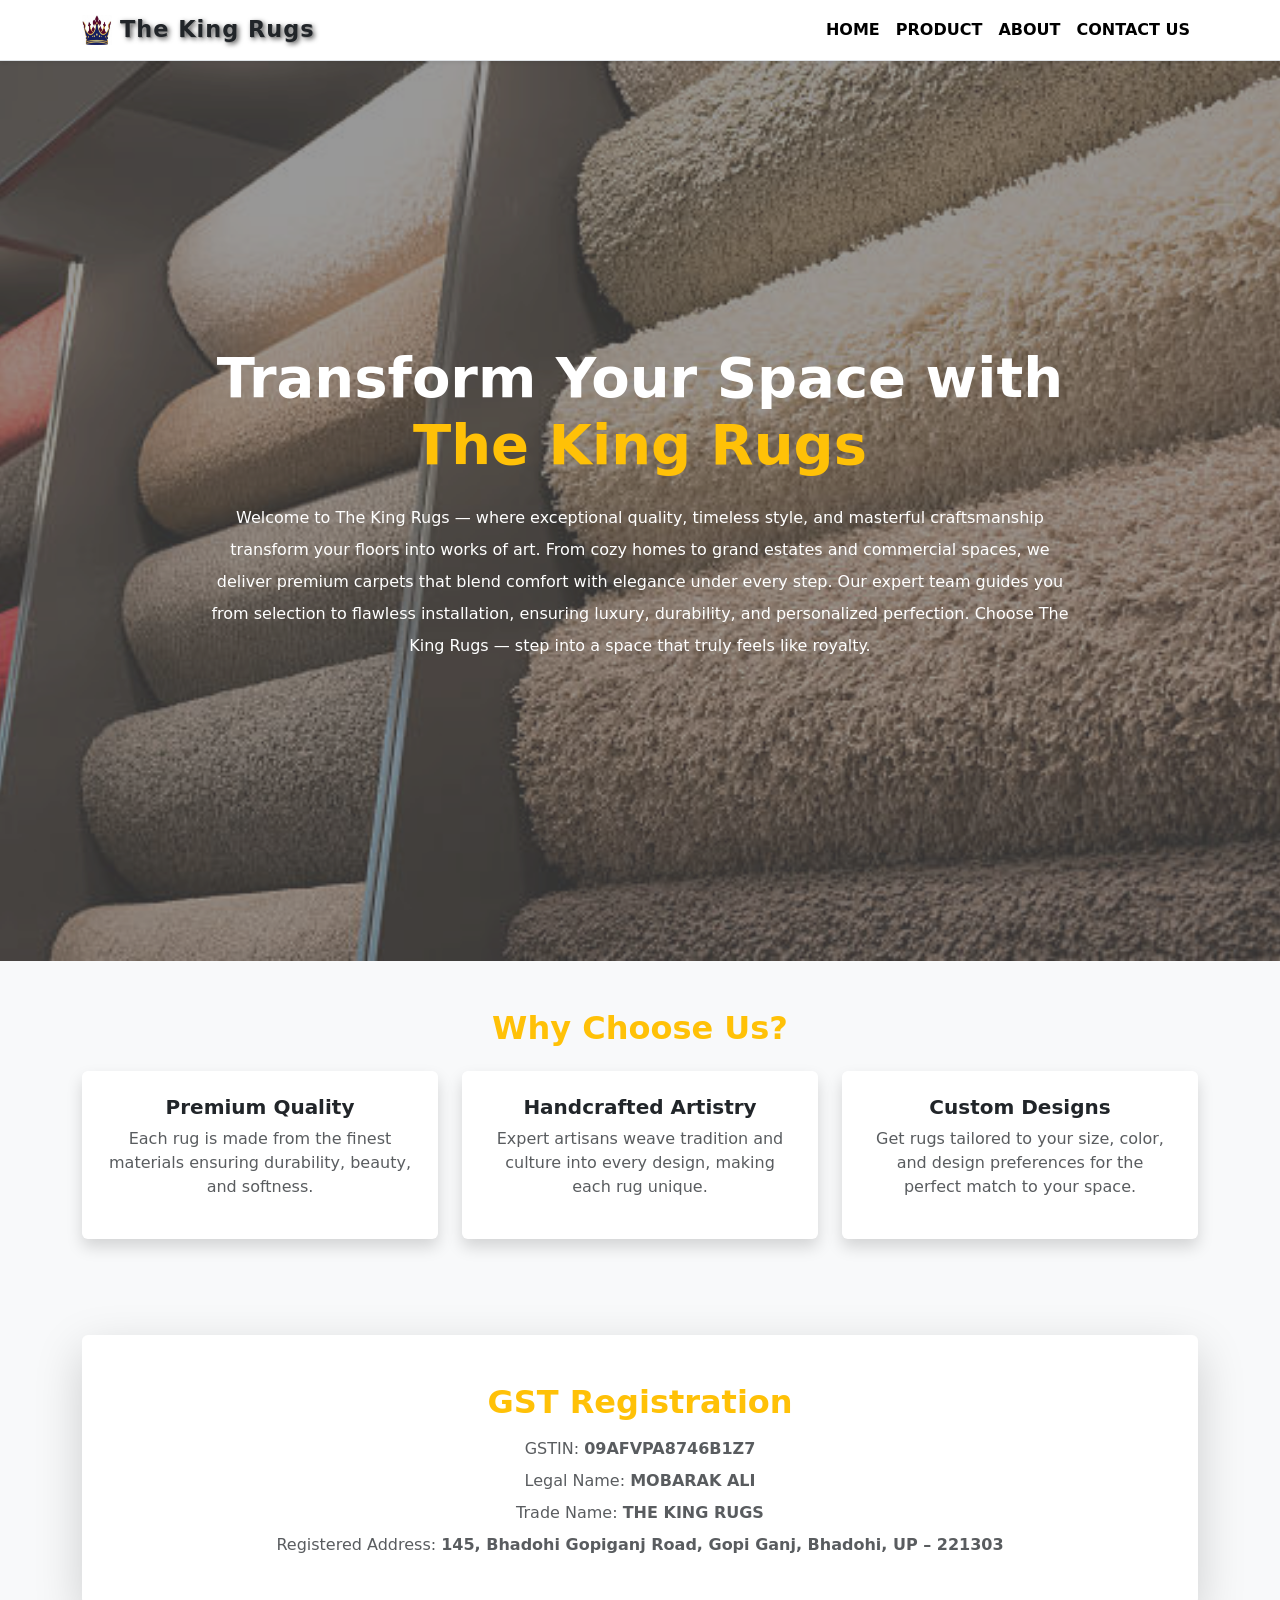
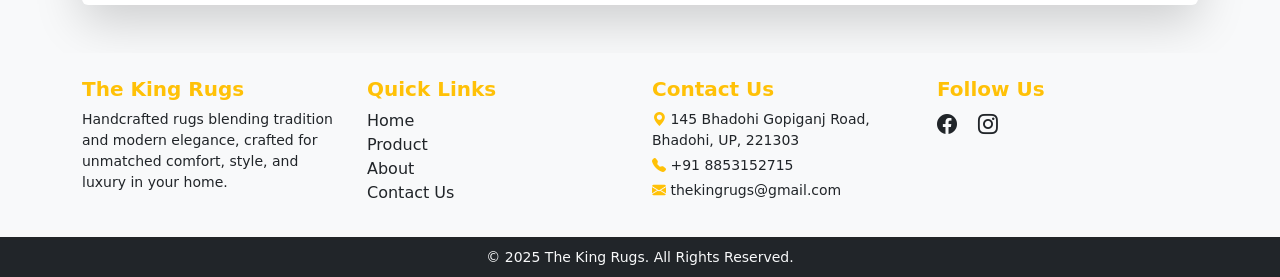
==== index.html @ cd6db517 "intial commit" ====
<!DOCTYPE html>
<html lang="en">
<head>
  <meta charset="UTF-8">
  <meta name="viewport" content="width=device-width, initial-scale=1.0">
  <title>The King Rugs | Home</title>

  <!-- Favicon -->
  <link rel="icon" href="images/logo2.jpeg" type="image/x-icon">

  <!-- Bootstrap CSS -->
  <link href="https://cdn.jsdelivr.net/npm/bootstrap@5.3.0/dist/css/bootstrap.min.css" rel="stylesheet">

  <!-- Bootstrap Icons -->
  <link rel="stylesheet" href="https://cdn.jsdelivr.net/npm/bootstrap-icons@1.11.1/font/bootstrap-icons.css">

   
  <!-- Animate.css -->
  <link rel="stylesheet" href="https://cdnjs.cloudflare.com/ajax/libs/animate.css/4.1.1/animate.min.css"/>

  <!-- Custom CSS -->
  <link rel="stylesheet" href="css/style.css">

  <style>
    .social-link:hover i.bi-facebook {
    color: #1877F2; /* Facebook Blue */
  }
  .social-link:hover i.bi-instagram {
    color: #E1306C; /* Instagram Pink */
  }
    .hero-bg {
      position: absolute;
      top: 0; left: 0;
      width: 100%; height: 100%;
      object-fit: cover;
      filter: brightness(50%);
      z-index: -1;
      opacity: 0.8;
    }

          .navbar-nav .nav-link {
              color: #000; /* Black text */
              transition: color 0.3s ease;
          }
          .navbar-nav .nav-link:hover {
              color: #d4af37; /* Gold hover */
          }
          .navbar-brand span {
              font-size: 1.4rem;
              letter-spacing: 1px;
          }
  </style>
</head>
<body>

    <header>
        <!-- Navigation Bar -->
        <nav class="navbar navbar-expand-lg navbar-light bg-white shadow-sm border-bottom">
          <div class="container">
            <!-- Logo & Brand Name -->
            <a class="navbar-brand d-flex align-items-center" href="index.html">
              <img src="images/logo2.jpeg" alt="The King Rugs Logo" width="30" height="30" class="me-2">
              <span class="fw-bold text-dark" style="
                  color: #222;
                  text-shadow: 1px 1px 0 #999, 2px 2px 5px rgba(0,0,0,0.7);
              ">
                The King Rugs
              </span>
            </a>
      
            <!-- Mobile Menu Button -->
            <button class="navbar-toggler" type="button" data-bs-toggle="collapse" data-bs-target="#navbarNav"
                    aria-controls="navbarNav" aria-expanded="false" aria-label="Toggle navigation">
              <span class="navbar-toggler-icon"></span>
            </button>
      
            <!-- Menu Links -->
            <div class="collapse navbar-collapse" id="navbarNav">
              <ul class="navbar-nav ms-auto text-uppercase fw-semibold">
                <li class="nav-item"><a class="nav-link active" href="index.html">Home</a></li>
                <li class="nav-item"><a class="nav-link" href="products.html">Product</a></li>
                <li class="nav-item"><a class="nav-link" href="about.html">About</a></li>
                <li class="nav-item"><a class="nav-link" href="contact.html">Contact Us</a></li>
              </ul>
            </div>
          </div>
        </nav>
      
       
      </header>
      

  <!-- Hero Section -->
  <section class="position-relative" style="height: 100vh; overflow: hidden;">
    <img src="images/carpetimg3.jpg" alt="Luxury Rugs" class="hero-bg">

    <div class="position-absolute top-50 start-50 translate-middle text-center text-white px-3 w-100" style="max-width: 900px;">
      <h1 class="fw-bold mb-4 animate__animated animate__fadeInDown display-4 display-md-3">
        Transform Your Space with <span class="text-warning">The King Rugs</span>
      </h1>

      <div class="animate__animated animate__fadeInUp animate__delay-1s fs-6 fs-md-5 lh-lg">
        <p class="mb-3">
          Welcome to The King Rugs — where exceptional quality, timeless style, and masterful craftsmanship transform your floors into works of art.
          From cozy homes to grand estates and commercial spaces, we deliver premium carpets that blend comfort with elegance under every step.
          Our expert team guides you from selection to flawless installation, ensuring luxury, durability, and personalized perfection.
          Choose The King Rugs — step into a space that truly feels like royalty.
        </p>
      </div>
    </div>
  </section>

  <!-- Why Choose Us -->
  <section class="py-5 bg-light">
    <div class="container text-center">
      <h2 class="fw-bold mb-4 text-warning">Why Choose Us?</h2>
      <div class="row g-4">
        <div class="col-md-4">
          <div class="p-4 shadow rounded bg-white animate__animated animate__fadeInUp animate__delay-1s">
            <h5 class="fw-bold">Premium Quality</h5>
            <p class="text-muted">Each rug is made from the finest materials ensuring durability, beauty, and softness.</p>
          </div>
        </div>
        <div class="col-md-4">
          <div class="p-4 shadow rounded bg-white animate__animated animate__fadeInUp animate__delay-2s">
            <h5 class="fw-bold">Handcrafted Artistry</h5>
            <p class="text-muted">Expert artisans weave tradition and culture into every design, making each rug unique.</p>
          </div>
        </div>
        <div class="col-md-4">
          <div class="p-4 shadow rounded bg-white animate__animated animate__fadeInUp animate__delay-3s">
            <h5 class="fw-bold">Custom Designs</h5>
            <p class="text-muted">Get rugs tailored to your size, color, and design preferences for the perfect match to your space.</p>
          </div>
        </div>
      </div>
    </div>
  </section>

  <!-- GST Section -->
  <section class="py-5 bg-light">
    <div class="container">
      <div class="p-5 rounded shadow-lg bg-white text-center">
        <h2 class="fw-bold mb-3 text-warning">GST Registration</h2>
        <p class="text-muted mb-2">GSTIN: <strong>09AFVPA8746B1Z7</strong></p>
        <p class="text-muted mb-2">Legal Name: <strong>MOBARAK ALI</strong></p>
        <p class="text-muted mb-2">Trade Name: <strong>THE KING RUGS</strong></p>
        <p class="text-muted mb-0">Registered Address: <strong>145, Bhadohi Gopiganj Road, Gopi Ganj, Bhadohi, UP – 221303</strong></p>
      </div>
    </div>
  </section>

  <!-- Footer -->
  <footer class="bg-light text-dark pt-4 mt-auto">
    <div class="container">
      <div class="row">
        <!-- About Section -->
        <div class="col-md-3 mb-3">
          <h5 class="text-warning fw-bold">The King Rugs</h5>
          <p class="small">
            Handcrafted rugs blending tradition and modern elegance, crafted for unmatched comfort, style, and luxury in your home.
          </p>
        </div>

        <!-- Quick Links -->
        <div class="col-md-3 mb-3">
          <h5 class="text-warning fw-bold">Quick Links</h5>
          <ul class="list-unstyled">
            <li><a href="index.html" class="text-dark text-decoration-none">Home</a></li>
            <li><a href="products.html" class="text-dark text-decoration-none">Product</a></li>
            <li><a href="about.html" class="text-dark text-decoration-none">About</a></li>
            <li><a href="contact.html" class="text-dark text-decoration-none">Contact Us</a></li>
          </ul>
        </div>

        <!-- Contact Info -->
        <div class="col-md-3 mb-3">
          <h5 class="text-warning fw-bold">Contact Us</h5>
          <p class="small mb-1"><i class="bi bi-geo-alt-fill text-warning"></i> 145 Bhadohi Gopiganj Road, Bhadohi, UP, 221303</p>
          <p class="small mb-1"><i class="bi bi-telephone-fill text-warning"></i> +91 8853152715</p>
          <p class="small"><i class="bi bi-envelope-fill text-warning"></i> thekingrugs@gmail.com</p>
        </div>

        <!-- Social Media -->
        <div class="col-md-3 mb-3">
          <h5 class="text-warning fw-bold">Follow Us</h5>
          <a href="https://www.facebook.com/the.king.rugs" target="_blank" class="text-dark fs-5 me-3 social-link"><i class="bi bi-facebook"></i></a>
          <a href="https://www.instagram.com/naushadali120693" target="_blank" class="text-dark fs-5 social-link"><i class="bi bi-instagram"></i></a>
        </div>
      </div>
    </div>

    <!-- Dark Bottom Bar -->
    <div class="bg-dark text-center py-2">
      <small class="text-light">&copy; 2025 The King Rugs. All Rights Reserved.</small>
    </div>
  </footer>

  <!-- Bootstrap JS -->
  <script src="https://cdn.jsdelivr.net/npm/bootstrap@5.3.0/dist/js/bootstrap.bundle.min.js"></script>
</body>
</html>
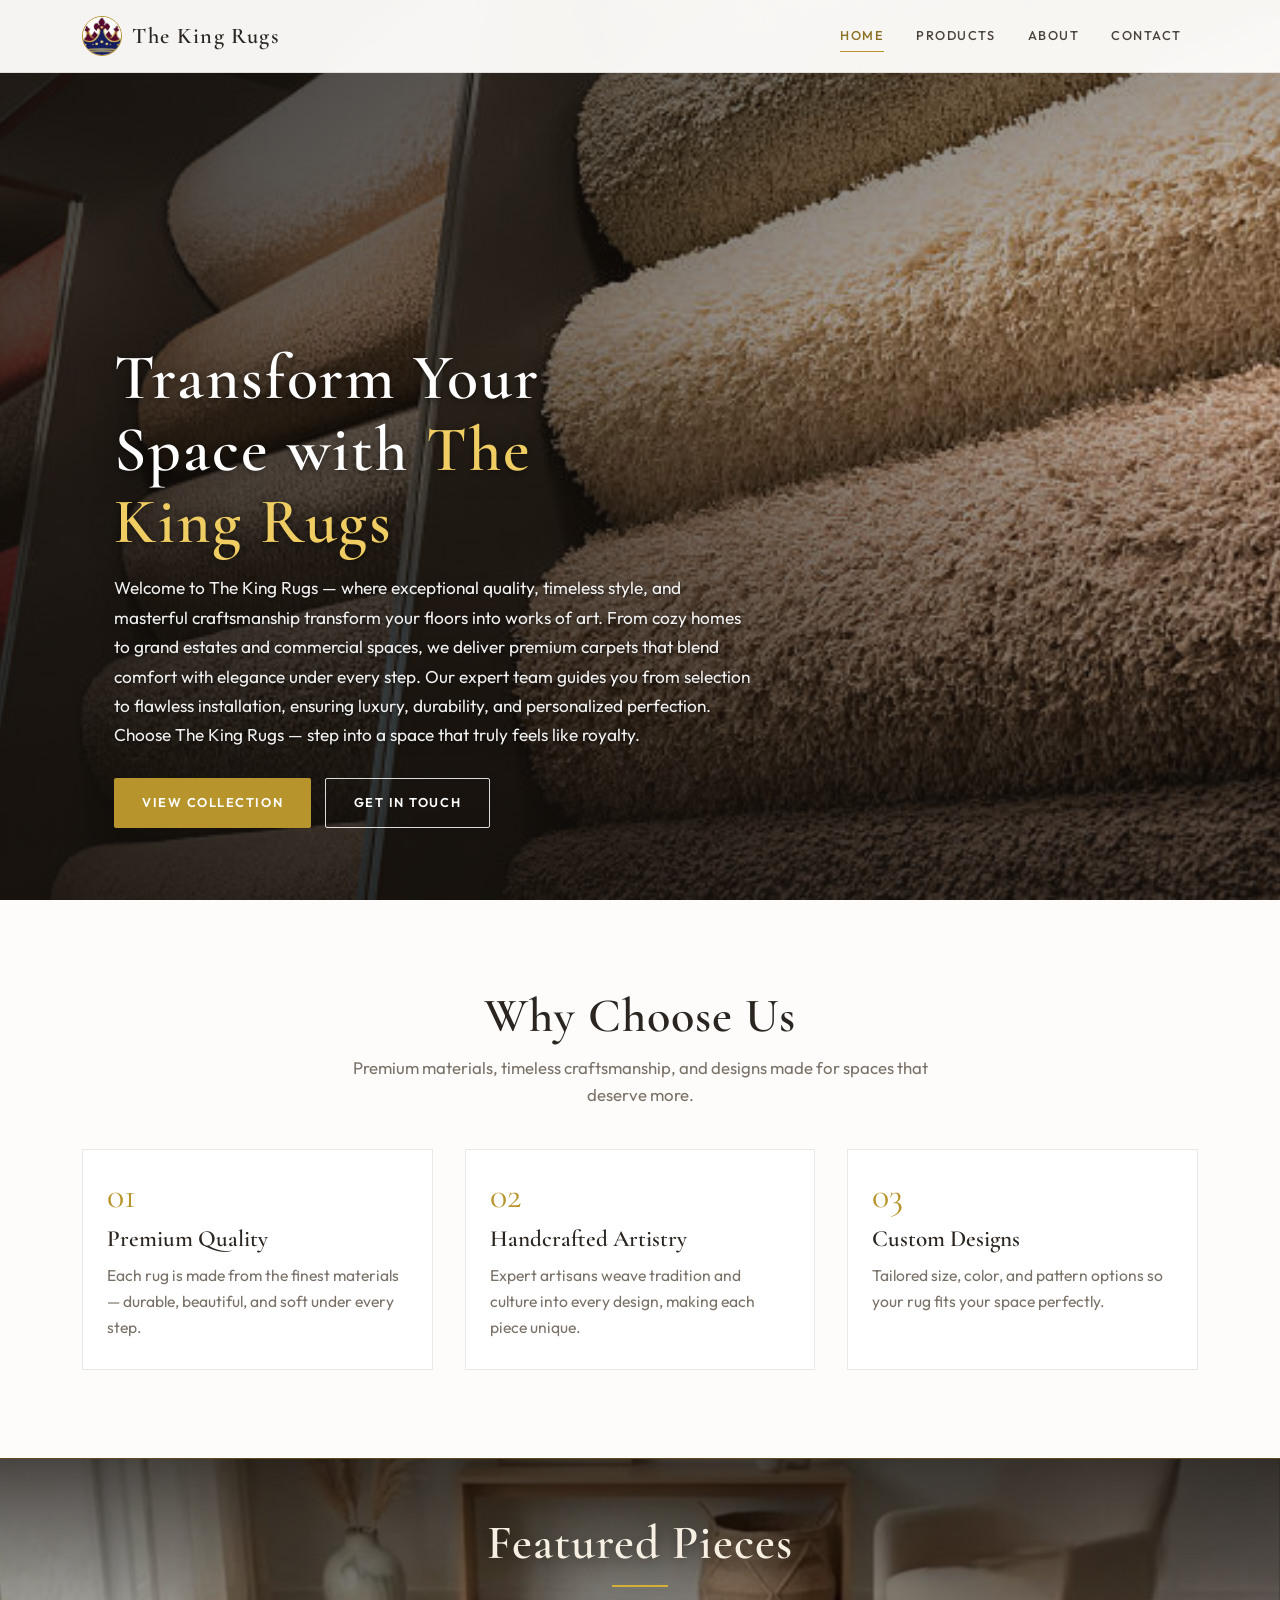
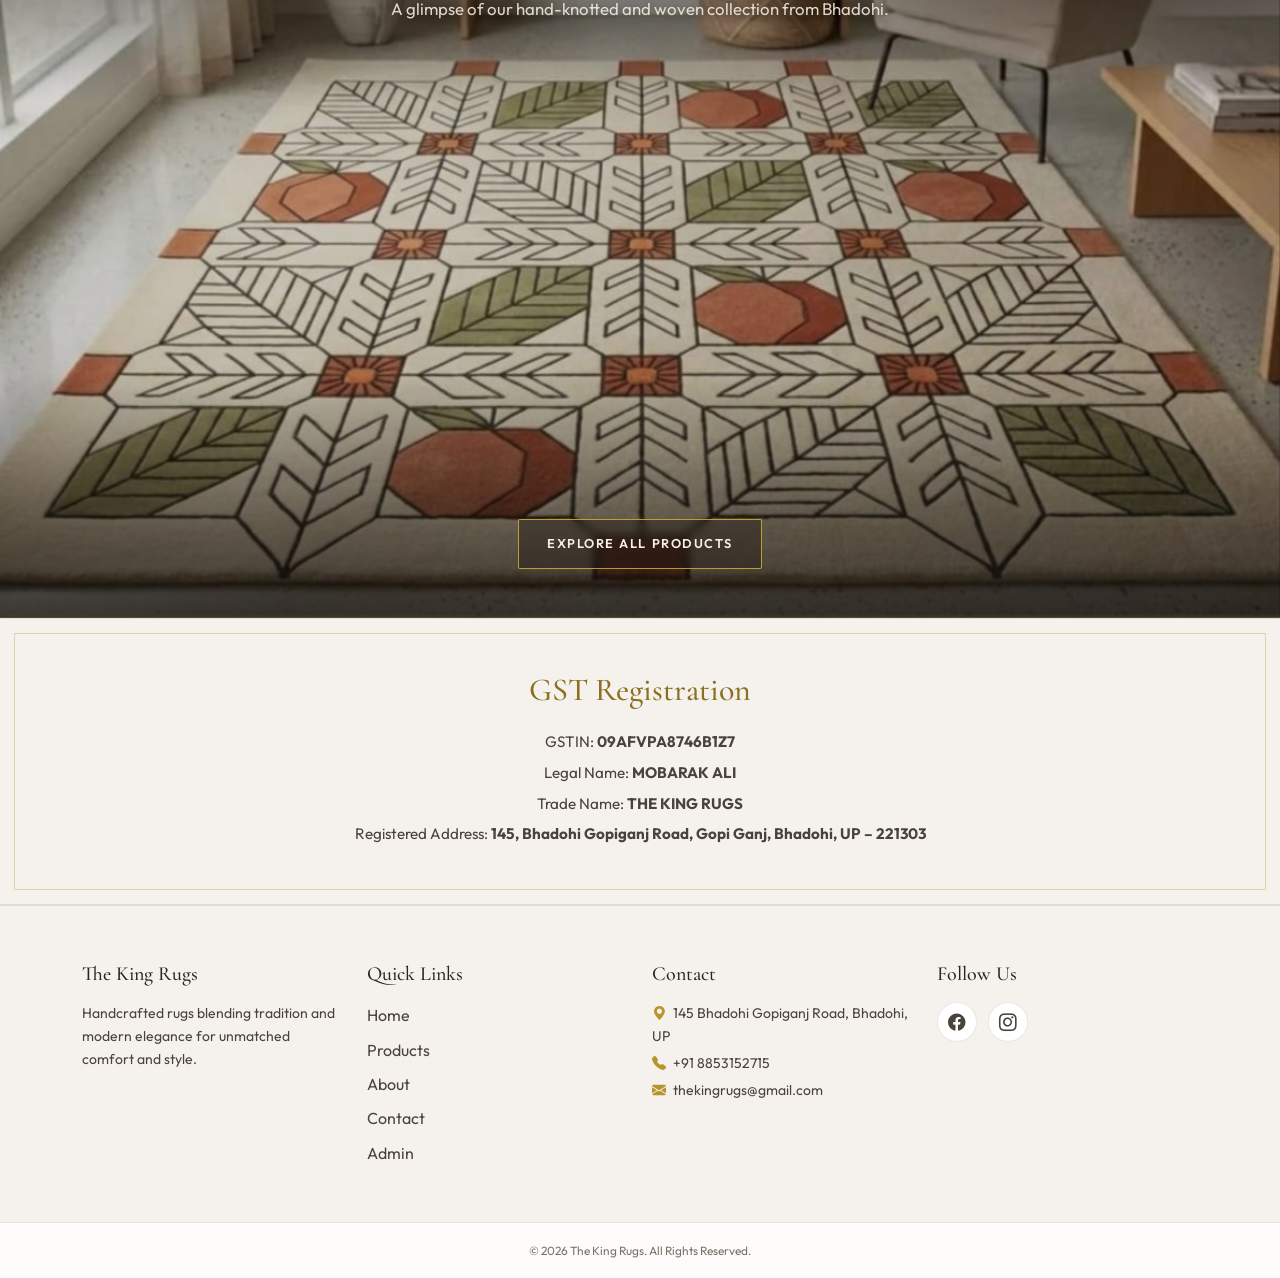
==== commit 0451aa06: "many changes" ====
--- a/index.html
+++ b/index.html
@@ -3,200 +3,181 @@
 <head>
   <meta charset="UTF-8">
   <meta name="viewport" content="width=device-width, initial-scale=1.0">
-  <title>The King Rugs | Home</title>
-
-  <!-- Favicon -->
-  <link rel="icon" href="images/logo2.jpeg" type="image/x-icon">
-
-  <!-- Bootstrap CSS -->
+  <title>The King Rugs | Handcrafted Luxury Carpets</title>
+  <link rel="icon" href="images/logo2.jpeg" type="image/jpeg">
   <link href="https://cdn.jsdelivr.net/npm/bootstrap@5.3.0/dist/css/bootstrap.min.css" rel="stylesheet">
-
-  <!-- Bootstrap Icons -->
   <link rel="stylesheet" href="https://cdn.jsdelivr.net/npm/bootstrap-icons@1.11.1/font/bootstrap-icons.css">
-
-   
-  <!-- Animate.css -->
-  <link rel="stylesheet" href="https://cdnjs.cloudflare.com/ajax/libs/animate.css/4.1.1/animate.min.css"/>
-
-  <!-- Custom CSS -->
+  <link rel="preconnect" href="https://fonts.googleapis.com">
+  <link rel="preconnect" href="https://fonts.gstatic.com" crossorigin>
+  <link href="https://fonts.googleapis.com/css2?family=Cormorant+Garamond:wght@500;600;700&family=Outfit:wght@300;400;500;600&display=swap" rel="stylesheet">
   <link rel="stylesheet" href="css/style.css">
-
-  <style>
-    .social-link:hover i.bi-facebook {
-    color: #1877F2; /* Facebook Blue */
-  }
-  .social-link:hover i.bi-instagram {
-    color: #E1306C; /* Instagram Pink */
-  }
-    .hero-bg {
-      position: absolute;
-      top: 0; left: 0;
-      width: 100%; height: 100%;
-      object-fit: cover;
-      filter: brightness(50%);
-      z-index: -1;
-      opacity: 0.8;
-    }
-
-          .navbar-nav .nav-link {
-              color: #000; /* Black text */
-              transition: color 0.3s ease;
-          }
-          .navbar-nav .nav-link:hover {
-              color: #d4af37; /* Gold hover */
-          }
-          .navbar-brand span {
-              font-size: 1.4rem;
-              letter-spacing: 1px;
-          }
-  </style>
 </head>
 <body>
 
-    <header>
-        <!-- Navigation Bar -->
-        <nav class="navbar navbar-expand-lg navbar-light bg-white shadow-sm border-bottom">
-          <div class="container">
-            <!-- Logo & Brand Name -->
-            <a class="navbar-brand d-flex align-items-center" href="index.html">
-              <img src="images/logo2.jpeg" alt="The King Rugs Logo" width="30" height="30" class="me-2">
-              <span class="fw-bold text-dark" style="
-                  color: #222;
-                  text-shadow: 1px 1px 0 #999, 2px 2px 5px rgba(0,0,0,0.7);
-              ">
-                The King Rugs
-              </span>
-            </a>
-      
-            <!-- Mobile Menu Button -->
-            <button class="navbar-toggler" type="button" data-bs-toggle="collapse" data-bs-target="#navbarNav"
-                    aria-controls="navbarNav" aria-expanded="false" aria-label="Toggle navigation">
-              <span class="navbar-toggler-icon"></span>
-            </button>
-      
-            <!-- Menu Links -->
-            <div class="collapse navbar-collapse" id="navbarNav">
-              <ul class="navbar-nav ms-auto text-uppercase fw-semibold">
-                <li class="nav-item"><a class="nav-link active" href="index.html">Home</a></li>
-                <li class="nav-item"><a class="nav-link" href="products.html">Product</a></li>
-                <li class="nav-item"><a class="nav-link" href="about.html">About</a></li>
-                <li class="nav-item"><a class="nav-link" href="contact.html">Contact Us</a></li>
-              </ul>
-            </div>
-          </div>
-        </nav>
-      
-       
-      </header>
-      
+  <header class="site-nav">
+    <nav class="navbar navbar-expand-lg">
+      <div class="container">
+        <a class="navbar-brand" href="index.html">
+          <img src="images/logo2.jpeg" alt="The King Rugs Logo">
+          <span class="brand-name">The King Rugs</span>
+        </a>
+        <button class="navbar-toggler" type="button" data-bs-toggle="collapse" data-bs-target="#navbarNav"
+                aria-controls="navbarNav" aria-expanded="false" aria-label="Toggle navigation">
+          <span class="navbar-toggler-icon"></span>
+        </button>
+        <div class="collapse navbar-collapse" id="navbarNav">
+          <ul class="navbar-nav ms-auto">
+            <li class="nav-item"><a class="nav-link active" href="index.html">Home</a></li>
+            <li class="nav-item"><a class="nav-link" href="products.html">Products</a></li>
+            <li class="nav-item"><a class="nav-link" href="about.html">About</a></li>
+            <li class="nav-item"><a class="nav-link" href="contact.html">Contact</a></li>
+          </ul>
+        </div>
+      </div>
+    </nav>
+  </header>
 
-  <!-- Hero Section -->
-  <section class="position-relative" style="height: 100vh; overflow: hidden;">
-    <img src="images/carpetimg3.jpg" alt="Luxury Rugs" class="hero-bg">
+  <!-- Full-bleed hero with sliding images -->
+  <section class="hero" aria-label="Featured rugs">
+    <div class="hero-slider">
+      <div class="hero-slide active">
+        <img src="images/carpetimg3.jpg" alt="Luxury handcrafted carpet">
+      </div>
+      <div class="hero-slide">
+        <img src="images/carpetimg1.jpg" alt="Artisan woven rug">
+      </div>
+      <div class="hero-slide">
+        <img src="images/carpetimg2.jpg" alt="Premium carpet detail">
+      </div>
+    </div>
+    <div class="hero-overlay"></div>
 
-    <div class="position-absolute top-50 start-50 translate-middle text-center text-white px-3 w-100" style="max-width: 900px;">
-      <h1 class="fw-bold mb-4 animate__animated animate__fadeInDown display-4 display-md-3">
-        Transform Your Space with <span class="text-warning">The King Rugs</span>
-      </h1>
-
-      <div class="animate__animated animate__fadeInUp animate__delay-1s fs-6 fs-md-5 lh-lg">
-        <p class="mb-3">
-          Welcome to The King Rugs — where exceptional quality, timeless style, and masterful craftsmanship transform your floors into works of art.
-          From cozy homes to grand estates and commercial spaces, we deliver premium carpets that blend comfort with elegance under every step.
-          Our expert team guides you from selection to flawless installation, ensuring luxury, durability, and personalized perfection.
-          Choose The King Rugs — step into a space that truly feels like royalty.
-        </p>
+    <div class="hero-content container">
+      <h1 class="hero-brand">Transform Your Space with <span>The King Rugs</span></h1>
+      <p class="hero-lead">
+        Welcome to The King Rugs — where exceptional quality, timeless style, and masterful craftsmanship transform your floors into works of art.
+        From cozy homes to grand estates and commercial spaces, we deliver premium carpets that blend comfort with elegance under every step.
+        Our expert team guides you from selection to flawless installation, ensuring luxury, durability, and personalized perfection.
+        Choose The King Rugs — step into a space that truly feels like royalty.
+      </p>
+      <div class="hero-ctas">
+        <a href="products.html" class="btn-king">View Collection</a>
+        <a href="contact.html" class="btn-king btn-king-outline">Get in Touch</a>
       </div>
     </div>
   </section>
 
   <!-- Why Choose Us -->
-  <section class="py-5 bg-light">
-    <div class="container text-center">
-      <h2 class="fw-bold mb-4 text-warning">Why Choose Us?</h2>
-      <div class="row g-4">
-        <div class="col-md-4">
-          <div class="p-4 shadow rounded bg-white animate__animated animate__fadeInUp animate__delay-1s">
-            <h5 class="fw-bold">Premium Quality</h5>
-            <p class="text-muted">Each rug is made from the finest materials ensuring durability, beauty, and softness.</p>
-          </div>
+  <section class="section">
+    <div class="container">
+      <div class="text-center reveal">
+        <h2 class="section-title">Why Choose Us</h2>
+        <p class="section-sub">Premium materials, timeless craftsmanship, and designs made for spaces that deserve more.</p>
+      </div>
+      <div class="feature-grid">
+        <div class="feature-item">
+          <div class="feature-num">01</div>
+          <h3>Premium Quality</h3>
+          <p>Each rug is made from the finest materials — durable, beautiful, and soft under every step.</p>
         </div>
-        <div class="col-md-4">
-          <div class="p-4 shadow rounded bg-white animate__animated animate__fadeInUp animate__delay-2s">
-            <h5 class="fw-bold">Handcrafted Artistry</h5>
-            <p class="text-muted">Expert artisans weave tradition and culture into every design, making each rug unique.</p>
-          </div>
+        <div class="feature-item">
+          <div class="feature-num">02</div>
+          <h3>Handcrafted Artistry</h3>
+          <p>Expert artisans weave tradition and culture into every design, making each piece unique.</p>
         </div>
-        <div class="col-md-4">
-          <div class="p-4 shadow rounded bg-white animate__animated animate__fadeInUp animate__delay-3s">
-            <h5 class="fw-bold">Custom Designs</h5>
-            <p class="text-muted">Get rugs tailored to your size, color, and design preferences for the perfect match to your space.</p>
-          </div>
+        <div class="feature-item">
+          <div class="feature-num">03</div>
+          <h3>Custom Designs</h3>
+          <p>Tailored size, color, and pattern options so your rug fits your space perfectly.</p>
         </div>
       </div>
     </div>
   </section>
 
-  <!-- GST Section -->
-  <section class="py-5 bg-light">
-    <div class="container">
-      <div class="p-5 rounded shadow-lg bg-white text-center">
-        <h2 class="fw-bold mb-3 text-warning">GST Registration</h2>
-        <p class="text-muted mb-2">GSTIN: <strong>09AFVPA8746B1Z7</strong></p>
-        <p class="text-muted mb-2">Legal Name: <strong>MOBARAK ALI</strong></p>
-        <p class="text-muted mb-2">Trade Name: <strong>THE KING RUGS</strong></p>
-        <p class="text-muted mb-0">Registered Address: <strong>145, Bhadohi Gopiganj Road, Gopi Ganj, Bhadohi, UP – 221303</strong></p>
+  <!-- Featured Pieces — flipping image -->
+  <section class="featured-section">
+    <a href="products.html" class="featured-flip" id="featured-flip" aria-label="View all products">
+      <div class="flip-inner">
+        <img class="flip-face flip-front" src="images/product10.jpeg" alt="Terra Forma">
+        <img class="flip-face flip-back" src="images/product11.jpeg" alt="Imperial Grove">
+      </div>
+      <div class="featured-flip-source" hidden>
+        <img src="images/product10.jpeg" alt="Terra Forma">
+        <img src="images/product11.jpeg" alt="Imperial Grove">
+        <img src="images/product12.jpeg" alt="Sahara Curve">
+        <img src="images/product13.jpeg" alt="Palace Weave">
+        <img src="images/product14.jpeg" alt="Meadow Arc">
+        <img src="images/product15.jpeg" alt="Ridge Bloom">
+        <img src="images/product16.jpeg" alt="Cove Leaf">
+        <img src="images/product1.jpeg" alt="Autumn">
+        <img src="images/product2.jpeg" alt="Tradition Star">
+        <img src="images/product4.jpeg" alt="Spider">
+        <img src="images/product9.jpeg" alt="Zebra">
+      </div>
+    </a>
+    <div class="featured-overlay" aria-hidden="true"></div>
+
+    <div class="container featured-content">
+      <div class="text-center reveal">
+        <h2 class="section-title">Featured Pieces</h2>
+        <p class="section-sub">A glimpse of our hand-knotted and woven collection from Bhadohi.</p>
+      </div>
+
+      <div class="text-center reveal">
+        <a href="products.html" class="btn-king btn-king-light">Explore All Products</a>
       </div>
     </div>
   </section>
 
-  <!-- Footer -->
-  <footer class="bg-light text-dark pt-4 mt-auto">
+  <!-- GST -->
+  <section class="section" style="padding-top:0;padding-bottom:0;">
+    <div class="gst-panel">
+      <div class="container reveal">
+        <h2>GST Registration</h2>
+        <p>GSTIN: <strong>09AFVPA8746B1Z7</strong></p>
+        <p>Legal Name: <strong>MOBARAK ALI</strong></p>
+        <p>Trade Name: <strong>THE KING RUGS</strong></p>
+        <p>Registered Address: <strong>145, Bhadohi Gopiganj Road, Gopi Ganj, Bhadohi, UP – 221303</strong></p>
+      </div>
+    </div>
+  </section>
+
+  <footer class="site-footer">
     <div class="container">
-      <div class="row">
-        <!-- About Section -->
-        <div class="col-md-3 mb-3">
-          <h5 class="text-warning fw-bold">The King Rugs</h5>
-          <p class="small">
-            Handcrafted rugs blending tradition and modern elegance, crafted for unmatched comfort, style, and luxury in your home.
-          </p>
+      <div class="row gy-4 footer-grid">
+        <div class="col-12 col-md-3 footer-about">
+          <h5>The King Rugs</h5>
+          <p class="small">Handcrafted rugs blending tradition and modern elegance for unmatched comfort and style.</p>
         </div>
-
-        <!-- Quick Links -->
-        <div class="col-md-3 mb-3">
-          <h5 class="text-warning fw-bold">Quick Links</h5>
+        <div class="col-6 col-md-3 footer-links">
+          <h5>Quick Links</h5>
           <ul class="list-unstyled">
-            <li><a href="index.html" class="text-dark text-decoration-none">Home</a></li>
-            <li><a href="products.html" class="text-dark text-decoration-none">Product</a></li>
-            <li><a href="about.html" class="text-dark text-decoration-none">About</a></li>
-            <li><a href="contact.html" class="text-dark text-decoration-none">Contact Us</a></li>
+            <li class="mb-2"><a href="index.html">Home</a></li>
+            <li class="mb-2"><a href="products.html">Products</a></li>
+            <li class="mb-2"><a href="about.html">About</a></li>
+            <li class="mb-2"><a href="contact.html">Contact</a></li>
+            <li class="mb-2"><a href="admin.html">Admin</a></li>
           </ul>
         </div>
-
-        <!-- Contact Info -->
-        <div class="col-md-3 mb-3">
-          <h5 class="text-warning fw-bold">Contact Us</h5>
-          <p class="small mb-1"><i class="bi bi-geo-alt-fill text-warning"></i> 145 Bhadohi Gopiganj Road, Bhadohi, UP, 221303</p>
-          <p class="small mb-1"><i class="bi bi-telephone-fill text-warning"></i> +91 8853152715</p>
-          <p class="small"><i class="bi bi-envelope-fill text-warning"></i> thekingrugs@gmail.com</p>
+        <div class="col-6 col-md-3 footer-contact">
+          <h5>Contact</h5>
+          <p class="small mb-1"><i class="bi bi-geo-alt-fill me-1" style="color:var(--gold)"></i> 145 Bhadohi Gopiganj Road, Bhadohi, UP</p>
+          <p class="small mb-1"><i class="bi bi-telephone-fill me-1" style="color:var(--gold)"></i> +91 8853152715</p>
+          <p class="small"><i class="bi bi-envelope-fill me-1" style="color:var(--gold)"></i> thekingrugs@gmail.com</p>
         </div>
-
-        <!-- Social Media -->
-        <div class="col-md-3 mb-3">
-          <h5 class="text-warning fw-bold">Follow Us</h5>
-          <a href="https://www.facebook.com/the.king.rugs" target="_blank" class="text-dark fs-5 me-3 social-link"><i class="bi bi-facebook"></i></a>
-          <a href="https://www.instagram.com/naushadali120693" target="_blank" class="text-dark fs-5 social-link"><i class="bi bi-instagram"></i></a>
+        <div class="col-12 col-md-3 footer-social">
+          <h5>Follow Us</h5>
+          <a href="https://www.facebook.com/the.king.rugs" target="_blank" rel="noopener" class="social-link" aria-label="Facebook"><i class="bi bi-facebook"></i></a>
+          <a href="https://www.instagram.com/naushadali120693" target="_blank" rel="noopener" class="social-link" aria-label="Instagram"><i class="bi bi-instagram"></i></a>
         </div>
       </div>
     </div>
-
-    <!-- Dark Bottom Bar -->
-    <div class="bg-dark text-center py-2">
-      <small class="text-light">&copy; 2025 The King Rugs. All Rights Reserved.</small>
+    <div class="footer-bottom">
+      <small>&copy; <span class="js-year"></span> The King Rugs. All Rights Reserved.</small>
     </div>
   </footer>
 
-  <!-- Bootstrap JS -->
   <script src="https://cdn.jsdelivr.net/npm/bootstrap@5.3.0/dist/js/bootstrap.bundle.min.js"></script>
+  <script src="js/main.js"></script>
 </body>
 </html>
--- a/css/style.css
+++ b/css/style.css
@@ -0,0 +1,1807 @@
+/* The King Rugs — classic light design */
+:root {
+  --ink: #2a2520;
+  --ink-soft: #4a433c;
+  --surface: #ffffff;
+  --surface-soft: #f5f2ed;
+  --surface-warm: #f0ebe3;
+  --gold: #b8952c;
+  --gold-bright: #d4af37;
+  --gold-deep: #8a7020;
+  --cream: #fdfcfa;
+  --muted: #7a7268;
+  --line: rgba(42, 37, 32, 0.1);
+  --white: #ffffff;
+  --shadow: 0 16px 40px rgba(42, 37, 32, 0.08);
+  --radius: 2px;
+  --font-display: "Cormorant Garamond", Georgia, serif;
+  --font-body: "Outfit", system-ui, sans-serif;
+  --nav-h: 72px;
+  --ease: cubic-bezier(0.22, 1, 0.36, 1);
+}
+
+*,
+*::before,
+*::after {
+  box-sizing: border-box;
+}
+
+html {
+  scroll-behavior: smooth;
+  overflow-x: clip;
+}
+
+body {
+  margin: 0;
+  font-family: var(--font-body);
+  color: var(--ink);
+  background: var(--cream);
+  line-height: 1.65;
+  overflow-x: hidden;
+  overflow-x: clip;
+}
+
+img {
+  max-width: 100%;
+  display: block;
+}
+
+a {
+  text-decoration: none;
+  color: inherit;
+  transition: color 0.3s var(--ease);
+}
+
+/* ---------- Typography ---------- */
+.section-title {
+  font-family: var(--font-display);
+  font-size: clamp(2rem, 4vw, 3rem);
+  font-weight: 600;
+  color: var(--ink);
+  letter-spacing: 0.02em;
+  margin-bottom: 0.5rem;
+}
+
+.section-sub {
+  color: var(--muted);
+  max-width: 36rem;
+  margin: 0 auto 2.5rem;
+  font-size: 1.05rem;
+}
+
+.gold-text {
+  color: var(--gold-deep);
+}
+
+/* ---------- Navbar (mobile-safe) ---------- */
+.site-nav {
+  position: fixed;
+  top: 0;
+  left: 0;
+  right: 0;
+  z-index: 1050;
+  min-height: var(--nav-h);
+  height: auto;
+  overflow: visible;
+  background: rgba(253, 252, 250, 0.97);
+  backdrop-filter: blur(14px);
+  border-bottom: 1px solid var(--line);
+  transition: box-shadow 0.35s var(--ease);
+}
+
+.site-nav.scrolled {
+  box-shadow: 0 8px 28px rgba(42, 37, 32, 0.08);
+}
+
+.site-nav .navbar {
+  min-height: var(--nav-h);
+  height: auto;
+  padding-top: 0.65rem;
+  padding-bottom: 0.65rem;
+}
+
+.navbar-brand {
+  display: flex;
+  align-items: center;
+  gap: 0.65rem;
+}
+
+.navbar-brand img {
+  width: 40px;
+  height: 40px;
+  object-fit: cover;
+  border-radius: 50%;
+  border: 1.5px solid var(--gold);
+}
+
+.brand-name {
+  font-family: var(--font-display);
+  font-size: 1.4rem;
+  font-weight: 600;
+  letter-spacing: 0.06em;
+  color: var(--ink);
+  white-space: nowrap;
+}
+
+@media (max-width: 359.98px) {
+  .navbar-brand {
+    gap: 0.5rem;
+    margin-right: 0.5rem;
+  }
+
+  .navbar-brand img {
+    width: 34px;
+    height: 34px;
+  }
+
+  .brand-name {
+    font-size: 1.2rem;
+    letter-spacing: 0.03em;
+  }
+}
+
+.navbar-nav .nav-link {
+  font-family: var(--font-body);
+  font-size: 0.8rem;
+  font-weight: 500;
+  letter-spacing: 0.12em;
+  text-transform: uppercase;
+  color: var(--ink-soft) !important;
+  padding: 0.55rem 1rem !important;
+  position: relative;
+}
+
+.navbar-nav .nav-link::after {
+  content: "";
+  position: absolute;
+  left: 1rem;
+  right: 1rem;
+  bottom: 0.2rem;
+  height: 1.5px;
+  background: var(--gold);
+  transform: scaleX(0);
+  transform-origin: center;
+  transition: transform 0.35s var(--ease);
+}
+
+.navbar-nav .nav-link:hover,
+.navbar-nav .nav-link.active {
+  color: var(--gold-deep) !important;
+}
+
+.navbar-nav .nav-link:hover::after,
+.navbar-nav .nav-link.active::after {
+  transform: scaleX(1);
+}
+
+/* Visible hamburger on all devices */
+.navbar-toggler {
+  flex: 0 0 auto;
+  width: 44px;
+  height: 40px;
+  display: inline-flex;
+  align-items: center;
+  justify-content: center;
+  border: 1.5px solid rgba(42, 37, 32, 0.2) !important;
+  border-radius: var(--radius);
+  padding: 0;
+  box-shadow: none !important;
+  background: var(--white);
+  transition: border-color 0.25s var(--ease), background 0.25s var(--ease);
+  -webkit-tap-highlight-color: transparent;
+}
+
+.navbar-toggler:focus {
+  box-shadow: none !important;
+}
+
+.navbar-toggler:focus-visible {
+  outline: 2px solid var(--gold);
+  outline-offset: 2px;
+}
+
+.navbar-toggler:not(.collapsed)[aria-expanded="true"] {
+  border-color: var(--gold) !important;
+  background: var(--surface-soft);
+}
+
+.navbar-toggler-icon {
+  width: 1.35rem;
+  height: 1.35rem;
+  background-image: none !important;
+  position: relative;
+  display: inline-block;
+}
+
+.navbar-toggler-icon::before,
+.navbar-toggler-icon::after,
+.navbar-toggler-icon {
+  background-color: transparent;
+}
+
+.navbar-toggler-icon::before,
+.navbar-toggler-icon::after {
+  content: "";
+  position: absolute;
+  left: 0;
+  right: 0;
+  height: 2px;
+  background: var(--ink);
+  border-radius: 1px;
+}
+
+.navbar-toggler-icon::before {
+  top: 0.28rem;
+  box-shadow: 0 0.38rem 0 var(--ink);
+}
+
+.navbar-toggler-icon::after {
+  bottom: 0.28rem;
+}
+
+/* Mobile dropdown panel — always readable */
+@media (max-width: 991.98px) {
+  .site-nav .navbar-collapse {
+    background: var(--white);
+    border: 1px solid var(--line);
+    border-radius: var(--radius);
+    margin-top: 0.75rem;
+    padding: 0.75rem 0.5rem 1rem;
+    box-shadow: var(--shadow);
+  }
+
+  .navbar-nav .nav-link {
+    padding: 0.85rem 1rem !important;
+    border-bottom: 1px solid var(--line);
+    letter-spacing: 0.1em;
+  }
+
+  .navbar-nav .nav-item:last-child .nav-link {
+    border-bottom: none;
+  }
+
+  .navbar-nav .nav-link::after {
+    display: none;
+  }
+
+  .navbar-nav .nav-link.active {
+    background: var(--surface-soft);
+    color: var(--gold-deep) !important;
+  }
+}
+
+/* ---------- Buttons ---------- */
+.btn-king {
+  display: inline-flex;
+  align-items: center;
+  gap: 0.5rem;
+  padding: 0.85rem 1.75rem;
+  font-family: var(--font-body);
+  font-size: 0.8rem;
+  font-weight: 600;
+  letter-spacing: 0.12em;
+  text-transform: uppercase;
+  background: var(--gold);
+  color: var(--white);
+  border: none;
+  border-radius: var(--radius);
+  cursor: pointer;
+  transition: transform 0.3s var(--ease), background 0.3s var(--ease), box-shadow 0.3s var(--ease);
+}
+
+.btn-king:hover {
+  background: var(--gold-deep);
+  color: var(--white);
+  transform: translateY(-2px);
+  box-shadow: 0 12px 28px rgba(184, 149, 44, 0.3);
+}
+
+.btn-king-outline {
+  background: transparent;
+  color: var(--white);
+  border: 1.5px solid rgba(255, 255, 255, 0.85);
+}
+
+.btn-king-outline:hover {
+  background: var(--white);
+  color: var(--ink);
+  border-color: var(--white);
+  box-shadow: none;
+}
+
+.btn-king-light {
+  background: var(--white);
+  color: var(--ink);
+  border: 1.5px solid var(--line);
+}
+
+.btn-king-light:hover {
+  background: var(--surface-soft);
+  color: var(--ink);
+  border-color: var(--gold);
+  box-shadow: none;
+}
+
+/* ---------- Hero slider ---------- */
+.hero {
+  position: relative;
+  height: 100vh;
+  min-height: 560px;
+  overflow: hidden;
+}
+
+.hero-slider {
+  position: absolute;
+  inset: 0;
+}
+
+.hero-slide {
+  position: absolute;
+  inset: 0;
+  opacity: 0;
+  visibility: hidden;
+  transition: opacity 1.1s var(--ease), visibility 1.1s;
+}
+
+.hero-slide.active {
+  opacity: 1;
+  visibility: visible;
+  z-index: 1;
+}
+
+.hero-slide img {
+  width: 100%;
+  height: 100%;
+  object-fit: cover;
+  transform: scale(1.08);
+  transition: transform 8s linear;
+}
+
+.hero-slide.active img {
+  transform: scale(1);
+}
+
+.hero-overlay {
+  position: absolute;
+  inset: 0;
+  z-index: 2;
+  background:
+    linear-gradient(90deg, rgba(20, 16, 12, 0.78) 0%, rgba(20, 16, 12, 0.55) 45%, rgba(20, 16, 12, 0.15) 100%),
+    linear-gradient(180deg, rgba(20, 16, 12, 0.35) 0%, rgba(20, 16, 12, 0) 35%, rgba(20, 16, 12, 0.6) 100%);
+  pointer-events: none;
+}
+
+@media (max-width: 767.98px) {
+  .hero-overlay {
+    background:
+      linear-gradient(180deg, rgba(20, 16, 12, 0.45) 0%, rgba(20, 16, 12, 0.62) 50%, rgba(20, 16, 12, 0.78) 100%);
+  }
+}
+
+.hero-content {
+  position: relative;
+  z-index: 3;
+  height: 100%;
+  display: flex;
+  flex-direction: column;
+  justify-content: flex-end;
+  padding: calc(var(--nav-h) + 2rem) 1.5rem 4.5rem;
+  max-width: 1100px;
+  margin: 0 auto;
+  color: var(--white);
+}
+
+.hero-brand {
+  font-family: var(--font-display);
+  font-size: clamp(2.1rem, 5.5vw, 4rem);
+  font-weight: 600;
+  letter-spacing: 0.03em;
+  line-height: 1.12;
+  margin: 0 0 1rem;
+  max-width: 18ch;
+  opacity: 0;
+  transform: translateY(28px);
+  animation: riseIn 0.9s var(--ease) 0.25s forwards;
+  text-shadow: 0 2px 6px rgba(0, 0, 0, 0.45), 0 4px 28px rgba(0, 0, 0, 0.4);
+}
+
+.hero-brand span {
+  display: inline;
+  color: #f0cd63;
+}
+
+.hero-lead {
+  font-size: clamp(0.92rem, 1.8vw, 1.08rem);
+  max-width: 40rem;
+  margin: 0 0 1.75rem;
+  font-weight: 400;
+  line-height: 1.7;
+  color: rgba(255, 255, 255, 0.94);
+  opacity: 0;
+  transform: translateY(24px);
+  animation: riseIn 0.9s var(--ease) 0.45s forwards;
+  text-shadow: 0 1px 3px rgba(0, 0, 0, 0.55), 0 2px 16px rgba(0, 0, 0, 0.4);
+}
+
+@media (max-width: 576px) {
+  .hero-content {
+    justify-content: center;
+    padding-bottom: 5.5rem;
+  }
+
+  .hero-lead {
+    font-size: 0.88rem;
+    line-height: 1.65;
+  }
+}
+
+.hero-ctas {
+  display: flex;
+  flex-wrap: wrap;
+  gap: 0.85rem;
+  opacity: 0;
+  transform: translateY(20px);
+  animation: riseIn 0.9s var(--ease) 0.65s forwards;
+}
+
+.hero-controls {
+  position: absolute;
+  z-index: 4;
+  bottom: 2rem;
+  right: 1.5rem;
+  display: flex;
+  align-items: center;
+  gap: 0.75rem;
+}
+
+.hero-dots {
+  display: flex;
+  gap: 0.45rem;
+}
+
+.hero-dot {
+  width: 10px;
+  height: 10px;
+  border-radius: 50%;
+  border: 1.5px solid rgba(255, 255, 255, 0.75);
+  background: transparent;
+  padding: 0;
+  cursor: pointer;
+  transition: background 0.3s, transform 0.3s;
+}
+
+.hero-dot.active {
+  background: var(--gold-bright);
+  border-color: var(--gold-bright);
+  transform: scale(1.15);
+}
+
+.hero-arrow {
+  width: 42px;
+  height: 42px;
+  border-radius: 50%;
+  border: 1.5px solid rgba(255, 255, 255, 0.6);
+  background: rgba(255, 255, 255, 0.15);
+  color: var(--white);
+  display: grid;
+  place-items: center;
+  cursor: pointer;
+  backdrop-filter: blur(6px);
+  transition: background 0.3s, border-color 0.3s, transform 0.3s, color 0.3s;
+}
+
+.hero-arrow:hover {
+  background: var(--white);
+  border-color: var(--white);
+  color: var(--ink);
+  transform: scale(1.05);
+}
+
+.hero-progress {
+  position: absolute;
+  z-index: 4;
+  left: 0;
+  bottom: 0;
+  height: 3px;
+  width: 0%;
+  background: var(--gold-bright);
+  transition: width 0.1s linear;
+}
+
+@keyframes riseIn {
+  to {
+    opacity: 1;
+    transform: translateY(0);
+  }
+}
+
+/* ---------- Sections ---------- */
+.section {
+  padding: 5.5rem 0;
+  background: var(--cream);
+}
+
+.section-soft {
+  background:
+    linear-gradient(180deg, var(--surface-soft) 0%, var(--cream) 100%);
+  padding-top: 4.5rem;
+  padding-bottom: 5rem;
+}
+
+.section-soft .container {
+  padding-left: 1.75rem;
+  padding-right: 1.75rem;
+}
+
+.section-soft .section-title {
+  color: var(--ink);
+  padding-top: 0.35rem;
+}
+
+.section-soft .section-sub {
+  color: var(--muted);
+  margin-bottom: 2rem;
+}
+
+@media (max-width: 576px) {
+  .section-soft {
+    padding-top: 3.25rem;
+  }
+
+  .section-soft .container {
+    padding-left: 1.25rem;
+    padding-right: 1.25rem;
+  }
+}
+
+.feature-grid {
+  display: grid;
+  grid-template-columns: repeat(3, 1fr);
+  gap: 2rem;
+}
+
+@media (max-width: 767.98px) {
+  .feature-grid {
+    grid-template-columns: 1fr;
+  }
+}
+
+.feature-item {
+  text-align: left;
+  padding: 1.75rem 1.5rem;
+  background: var(--white);
+  border: 1px solid var(--line);
+  opacity: 0;
+  transform: translateY(30px);
+  transition: opacity 0.7s var(--ease), transform 0.7s var(--ease), box-shadow 0.35s;
+}
+
+.feature-item.in-view {
+  opacity: 1;
+  transform: translateY(0);
+}
+
+.feature-item:hover {
+  box-shadow: var(--shadow);
+}
+
+.feature-num {
+  font-family: var(--font-display);
+  font-size: 2.25rem;
+  color: var(--gold);
+  line-height: 1;
+  margin-bottom: 0.75rem;
+}
+
+.feature-item h3 {
+  font-family: var(--font-display);
+  font-size: 1.45rem;
+  font-weight: 600;
+  margin-bottom: 0.6rem;
+  color: var(--ink);
+}
+
+.feature-item p {
+  color: var(--muted);
+  margin: 0;
+  font-size: 0.98rem;
+}
+
+/* ---------- Featured flipping image (full section) ---------- */
+.featured-section {
+  position: relative;
+  height: min(88vh, 760px);
+  min-height: 480px;
+  overflow: hidden;
+  background: #1c1712;
+  border-top: 1px solid rgba(212, 175, 55, 0.35);
+  border-bottom: 1px solid rgba(212, 175, 55, 0.35);
+}
+
+.featured-flip {
+  position: absolute;
+  inset: 0;
+  display: block;
+  cursor: pointer;
+  perspective: 2000px;
+}
+
+.flip-inner {
+  position: relative;
+  width: 100%;
+  height: 100%;
+  transform-style: preserve-3d;
+  transition: transform 0.6s var(--ease);
+}
+
+.flip-face {
+  position: absolute;
+  inset: 0;
+  width: 100%;
+  height: 100%;
+  object-fit: cover;
+  object-position: center;
+  backface-visibility: hidden;
+  -webkit-backface-visibility: hidden;
+}
+
+.flip-back {
+  transform: rotateY(180deg);
+}
+
+.featured-overlay {
+  position: absolute;
+  inset: 0;
+  z-index: 2;
+  pointer-events: none;
+  background:
+    linear-gradient(180deg, rgba(20, 16, 12, 0.78) 0%, rgba(20, 16, 12, 0.15) 32%, rgba(20, 16, 12, 0.15) 68%, rgba(20, 16, 12, 0.8) 100%);
+}
+
+.featured-content {
+  position: relative;
+  z-index: 3;
+  height: 100%;
+  display: flex;
+  flex-direction: column;
+  justify-content: space-between;
+  padding-top: 3.5rem;
+  padding-bottom: 3rem;
+  pointer-events: none;
+}
+
+.featured-content a {
+  pointer-events: auto;
+}
+
+.featured-section .section-title {
+  color: #f6efe2;
+  text-shadow: 0 2px 14px rgba(0, 0, 0, 0.5);
+}
+
+.featured-section .section-title::after {
+  content: "";
+  display: block;
+  width: 56px;
+  height: 2px;
+  margin: 0.75rem auto 0;
+  background: var(--gold-bright);
+}
+
+.featured-section .section-sub {
+  color: rgba(246, 239, 226, 0.88);
+  margin-bottom: 0;
+  text-shadow: 0 1px 8px rgba(0, 0, 0, 0.55);
+}
+
+.featured-section .btn-king-light {
+  background: rgba(20, 16, 12, 0.35);
+  color: #f6efe2;
+  border-color: rgba(212, 175, 55, 0.85);
+  backdrop-filter: blur(4px);
+}
+
+.featured-section .btn-king-light:hover {
+  background: var(--gold);
+  border-color: var(--gold);
+  color: var(--white);
+}
+
+@media (max-width: 767.98px) {
+  .featured-section {
+    height: 72vh;
+    min-height: 440px;
+  }
+
+  .featured-content {
+    padding-top: 2.5rem;
+    padding-bottom: 2.25rem;
+  }
+}
+
+@media (prefers-reduced-motion: reduce) {
+  .flip-inner {
+    transition: none;
+  }
+}
+
+/* ---------- Collection preview (legacy tiles, if used elsewhere) ---------- */
+.collection-strip {
+  display: grid;
+  grid-template-columns: repeat(4, 1fr);
+  gap: 1rem;
+}
+
+@media (max-width: 991.98px) {
+  .collection-strip {
+    grid-template-columns: repeat(2, 1fr);
+  }
+}
+
+.collection-tile {
+  position: relative;
+  overflow: hidden;
+  aspect-ratio: 3 / 4;
+  cursor: pointer;
+  border: 1px solid var(--line);
+  background: var(--white);
+  opacity: 0;
+  transform: translateY(24px);
+  transition: opacity 0.7s var(--ease), transform 0.7s var(--ease);
+}
+
+.collection-tile.in-view {
+  opacity: 1;
+  transform: translateY(0);
+}
+
+.collection-tile img {
+  width: 100%;
+  height: 100%;
+  object-fit: cover;
+  transition: transform 0.7s var(--ease);
+}
+
+.collection-tile:hover img {
+  transform: scale(1.06);
+}
+
+.collection-tile-label {
+  position: absolute;
+  left: 0;
+  right: 0;
+  bottom: 0;
+  padding: 1.25rem;
+  background: linear-gradient(transparent, rgba(42, 37, 32, 0.72));
+  color: var(--white);
+  font-family: var(--font-display);
+  font-size: 1.25rem;
+  transform: translateY(8px);
+  opacity: 0.95;
+  transition: transform 0.4s var(--ease);
+}
+
+.collection-tile:hover .collection-tile-label {
+  transform: translateY(0);
+}
+
+/* ---------- GST ---------- */
+.gst-panel {
+  background: var(--surface-soft);
+  color: var(--ink);
+  padding: 3.25rem 2rem;
+  text-align: center;
+  position: relative;
+  overflow: hidden;
+  border-top: 1px solid var(--line);
+  border-bottom: 1px solid var(--line);
+}
+
+.gst-panel::before {
+  content: "";
+  position: absolute;
+  inset: 14px;
+  border: 1px solid rgba(184, 149, 44, 0.35);
+  pointer-events: none;
+}
+
+.gst-panel h2 {
+  font-family: var(--font-display);
+  color: var(--gold-deep);
+  font-size: 2rem;
+  margin-bottom: 1.25rem;
+}
+
+.gst-panel p {
+  margin: 0.35rem 0;
+  color: var(--ink-soft);
+  font-size: 0.95rem;
+}
+
+/* ---------- Products page ---------- */
+.page-hero {
+  margin-top: var(--nav-h);
+  padding: 4rem 0 2.5rem;
+  background:
+    linear-gradient(180deg, var(--surface-soft), var(--cream));
+  text-align: center;
+  border-bottom: 1px solid var(--line);
+}
+
+.page-hero h1 {
+  font-family: var(--font-display);
+  font-size: clamp(2.4rem, 5vw, 3.5rem);
+  font-weight: 600;
+  margin-bottom: 0.5rem;
+  color: var(--ink);
+}
+
+.product-grid {
+  display: grid;
+  grid-template-columns: repeat(3, 1fr);
+  gap: 1.25rem;
+}
+
+@media (max-width: 991.98px) {
+  .product-grid {
+    grid-template-columns: repeat(2, 1fr);
+    gap: 0.75rem;
+  }
+}
+
+@media (max-width: 576px) {
+  .product-grid {
+    grid-template-columns: repeat(2, 1fr);
+    gap: 0.65rem;
+  }
+
+  .product-card .product-media img {
+    height: 180px;
+  }
+
+  .product-info {
+    padding: 0.65rem 0.55rem 0.75rem;
+  }
+
+  .product-info h3 {
+    font-size: 0.95rem;
+  }
+
+  .product-info .product-spec {
+    font-size: 0.7rem;
+  }
+
+  .price-sale {
+    font-size: 0.92rem !important;
+  }
+
+  .price-mrp {
+    font-size: 0.7rem !important;
+  }
+
+  .deal-badge {
+    font-size: 0.65rem;
+    padding: 0.28rem 0.45rem;
+  }
+}
+
+.product-card {
+  position: relative;
+  overflow: hidden;
+  background: var(--white);
+  border: 1px solid var(--line);
+  cursor: pointer;
+  display: flex;
+  flex-direction: column;
+  opacity: 0;
+  transform: translateY(28px);
+  transition: opacity 0.65s var(--ease), transform 0.65s var(--ease), box-shadow 0.4s;
+}
+
+.product-card.in-view {
+  opacity: 1;
+  transform: translateY(0);
+}
+
+.product-card.is-filtered-out {
+  display: none !important;
+}
+
+.product-card:hover {
+  box-shadow: var(--shadow);
+}
+
+.product-media {
+  position: relative;
+  overflow: hidden;
+  background: var(--surface-soft);
+}
+
+.product-media img {
+  width: 100%;
+  height: 280px;
+  object-fit: cover;
+  transition: transform 0.65s var(--ease);
+  display: block;
+}
+
+.product-card:hover .product-media img {
+  transform: scale(1.05);
+}
+
+.deal-badge {
+  position: absolute;
+  top: 10px;
+  left: 10px;
+  z-index: 2;
+  background: #c62828;
+  color: #fff;
+  font-size: 0.72rem;
+  font-weight: 700;
+  letter-spacing: 0.06em;
+  text-transform: uppercase;
+  padding: 0.35rem 0.55rem;
+  border-radius: 2px;
+  box-shadow: 0 6px 16px rgba(198, 40, 40, 0.35);
+}
+
+.product-info {
+  padding: 0.85rem 0.9rem 1rem;
+  display: flex;
+  flex-direction: column;
+  gap: 0.2rem;
+  flex: 1;
+}
+
+.product-info h3 {
+  font-family: var(--font-display);
+  font-size: 1.2rem;
+  margin: 0;
+  color: var(--ink);
+  line-height: 1.25;
+}
+
+.product-info .product-spec {
+  margin: 0;
+  font-size: 0.8rem;
+  color: var(--muted);
+}
+
+.product-price {
+  display: flex;
+  flex-wrap: wrap;
+  align-items: baseline;
+  gap: 0.4rem 0.55rem;
+  margin-top: 0.45rem;
+}
+
+.price-sale {
+  font-size: 1.05rem;
+  font-weight: 700;
+  color: var(--ink);
+}
+
+.price-mrp {
+  font-size: 0.82rem;
+  color: var(--muted);
+  text-decoration: line-through;
+}
+
+.price-off {
+  font-size: 0.75rem;
+  font-weight: 700;
+  color: #c62828;
+  letter-spacing: 0.02em;
+}
+
+.product-view-hint {
+  display: none;
+}
+
+/* legacy overlay meta (unused on new cards) */
+.product-meta {
+  display: none;
+}
+
+/* ---------- Product filters (Myntra-style) ---------- */
+.products-layout {
+  display: grid;
+  grid-template-columns: 240px 1fr;
+  gap: 1.75rem;
+  align-items: start;
+}
+
+.product-filters {
+  background: var(--white);
+  border: 1px solid var(--line);
+  padding: 1.15rem 1.1rem 1.35rem;
+  position: sticky;
+  top: calc(var(--nav-h) + 12px);
+}
+
+.filter-head {
+  display: flex;
+  align-items: center;
+  justify-content: space-between;
+  margin-bottom: 1rem;
+  padding-bottom: 0.75rem;
+  border-bottom: 1px solid var(--line);
+}
+
+.filter-head h2 {
+  font-family: var(--font-display);
+  font-size: 1.35rem;
+  margin: 0;
+  color: var(--ink);
+}
+
+.filter-clear {
+  border: none;
+  background: none;
+  color: var(--gold-deep);
+  font-size: 0.8rem;
+  font-weight: 600;
+  cursor: pointer;
+  padding: 0;
+}
+
+.filter-head-actions {
+  display: flex;
+  align-items: center;
+  gap: 0.75rem;
+}
+
+.filter-close {
+  display: none;
+  width: 34px;
+  height: 34px;
+  align-items: center;
+  justify-content: center;
+  border: 1px solid var(--line);
+  border-radius: 50%;
+  background: var(--white);
+  color: var(--ink);
+  cursor: pointer;
+}
+
+.filter-close:hover {
+  border-color: var(--gold);
+  color: var(--gold-deep);
+}
+
+.filter-group {
+  margin-bottom: 1.25rem;
+}
+
+.filter-group h3 {
+  font-size: 0.72rem;
+  letter-spacing: 0.12em;
+  text-transform: uppercase;
+  color: var(--ink-soft);
+  margin: 0 0 0.65rem;
+  font-weight: 600;
+}
+
+.filter-options {
+  display: flex;
+  flex-direction: column;
+  gap: 0.45rem;
+}
+
+.filter-option {
+  display: flex;
+  align-items: flex-start;
+  gap: 0.5rem;
+  font-size: 0.9rem;
+  color: var(--ink);
+  cursor: pointer;
+  line-height: 1.3;
+}
+
+.filter-option input {
+  margin-top: 0.15rem;
+  accent-color: var(--gold-deep);
+}
+
+.pattern-chips {
+  display: flex;
+  flex-wrap: wrap;
+  gap: 0.5rem;
+  margin-bottom: 1.15rem;
+}
+
+.pattern-chip {
+  border: 1px solid var(--line);
+  background: var(--white);
+  color: var(--ink-soft);
+  font-size: 0.78rem;
+  font-weight: 500;
+  padding: 0.45rem 0.75rem;
+  cursor: pointer;
+  border-radius: 2px;
+  line-height: 1.3;
+  transition: background 0.25s, border-color 0.25s, color 0.25s;
+}
+
+.pattern-chip:hover {
+  border-color: var(--gold);
+  color: var(--ink);
+}
+
+.pattern-chip.is-active {
+  background: var(--ink);
+  border-color: var(--ink);
+  color: var(--white);
+}
+
+@media (max-width: 576px) {
+  .pattern-chip {
+    font-size: 0.72rem;
+    padding: 0.4rem 0.6rem;
+  }
+}
+
+.products-toolbar {
+  display: flex;
+  align-items: center;
+  justify-content: space-between;
+  gap: 1rem;
+  margin-bottom: 0.85rem;
+}
+
+.filter-toggle {
+  display: none;
+  align-items: center;
+  gap: 0.4rem;
+  border: 1px solid var(--line);
+  background: var(--white);
+  padding: 0.55rem 0.9rem;
+  font-size: 0.85rem;
+  font-weight: 600;
+  color: var(--ink);
+  cursor: pointer;
+}
+
+.products-count {
+  font-size: 0.88rem;
+  color: var(--muted);
+}
+
+.products-empty {
+  text-align: center;
+  padding: 2.5rem 1rem;
+  color: var(--muted);
+  border: 1px dashed var(--line);
+  background: var(--surface-soft);
+}
+
+.filter-backdrop {
+  position: fixed;
+  inset: 0;
+  background: rgba(42, 37, 32, 0.45);
+  z-index: 1052;
+}
+
+@media (max-width: 991.98px) {
+  .products-layout {
+    grid-template-columns: 1fr;
+  }
+
+  .filter-toggle {
+    display: inline-flex;
+  }
+
+  .product-filters {
+    position: fixed;
+    top: 0;
+    left: 0;
+    bottom: 0;
+    width: min(300px, 86vw);
+    z-index: 1055;
+    transform: translateX(-105%);
+    transition: transform 0.35s var(--ease);
+    overflow-y: auto;
+    border-radius: 0;
+    box-shadow: var(--shadow);
+  }
+
+  .product-filters.is-open {
+    transform: translateX(0);
+  }
+
+  .filter-close {
+    display: inline-flex;
+  }
+
+  body.filters-open {
+    overflow: hidden;
+  }
+}
+
+/* ---------- Lightbox ---------- */
+.lightbox {
+  position: fixed;
+  inset: 0;
+  z-index: 2000;
+  background: rgba(253, 252, 250, 0.96);
+  display: flex;
+  align-items: center;
+  justify-content: center;
+  opacity: 0;
+  visibility: hidden;
+  transition: opacity 0.35s var(--ease), visibility 0.35s;
+  padding: 1rem;
+}
+
+.lightbox.open {
+  opacity: 1;
+  visibility: visible;
+}
+
+.lightbox-inner {
+  position: relative;
+  width: min(920px, 100%);
+  max-height: 90vh;
+  display: flex;
+  flex-direction: column;
+  align-items: center;
+}
+
+.lightbox-stage {
+  position: relative;
+  width: 100%;
+  overflow: hidden;
+  border-radius: var(--radius);
+  background: var(--surface-soft);
+  border: 1px solid var(--line);
+}
+
+.lightbox-track {
+  display: flex;
+  transition: transform 0.55s var(--ease);
+  will-change: transform;
+}
+
+.lightbox-slide {
+  flex: 0 0 100%;
+  display: flex;
+  justify-content: center;
+  align-items: center;
+  min-height: 50vh;
+  padding: 1rem;
+}
+
+.lightbox-slide img {
+  max-height: 68vh;
+  max-width: 100%;
+  width: auto;
+  height: auto;
+  object-fit: contain;
+  border-radius: var(--radius);
+  box-shadow: var(--shadow);
+}
+
+.lightbox-caption {
+  margin-top: 1.25rem;
+  text-align: center;
+  color: var(--ink);
+}
+
+.lightbox-caption h3 {
+  font-family: var(--font-display);
+  font-size: 1.75rem;
+  color: var(--gold-deep);
+  margin: 0 0 0.25rem;
+}
+
+.lightbox-caption p {
+  margin: 0;
+  color: var(--muted);
+  font-size: 0.95rem;
+}
+
+.lightbox-counter {
+  margin-top: 0.5rem;
+  font-size: 0.75rem;
+  letter-spacing: 0.15em;
+  text-transform: uppercase;
+  color: var(--muted);
+}
+
+.lightbox-btn {
+  position: absolute;
+  top: 50%;
+  transform: translateY(-50%);
+  width: 48px;
+  height: 48px;
+  border-radius: 50%;
+  border: 1.5px solid var(--line);
+  background: var(--white);
+  color: var(--ink);
+  display: grid;
+  place-items: center;
+  cursor: pointer;
+  z-index: 5;
+  box-shadow: var(--shadow);
+  transition: background 0.3s, border-color 0.3s, color 0.3s;
+}
+
+.lightbox-btn:hover {
+  background: var(--gold);
+  border-color: var(--gold);
+  color: var(--white);
+}
+
+.lightbox-prev {
+  left: -0.5rem;
+}
+
+.lightbox-next {
+  right: -0.5rem;
+}
+
+@media (max-width: 768px) {
+  .lightbox-prev {
+    left: 0.25rem;
+  }
+  .lightbox-next {
+    right: 0.25rem;
+  }
+}
+
+.lightbox-close {
+  position: absolute;
+  top: 1.25rem;
+  right: 1.25rem;
+  width: 44px;
+  height: 44px;
+  border-radius: 50%;
+  border: 1.5px solid var(--line);
+  background: var(--white);
+  color: var(--ink);
+  font-size: 1.4rem;
+  cursor: pointer;
+  z-index: 6;
+  display: grid;
+  place-items: center;
+  box-shadow: var(--shadow);
+  transition: background 0.3s, color 0.3s, border-color 0.3s;
+}
+
+.lightbox-close:hover {
+  background: var(--gold);
+  color: var(--white);
+  border-color: var(--gold);
+}
+
+.lightbox-thumbs {
+  display: flex;
+  gap: 0.5rem;
+  margin-top: 1rem;
+  overflow-x: auto;
+  max-width: 100%;
+  padding: 0.25rem;
+}
+
+.lightbox-thumbs button {
+  flex: 0 0 auto;
+  width: 56px;
+  height: 56px;
+  padding: 0;
+  border: 2px solid transparent;
+  border-radius: 2px;
+  overflow: hidden;
+  cursor: pointer;
+  opacity: 0.55;
+  transition: opacity 0.3s, border-color 0.3s;
+  background: none;
+}
+
+.lightbox-thumbs button.active,
+.lightbox-thumbs button:hover {
+  opacity: 1;
+  border-color: var(--gold);
+}
+
+.lightbox-thumbs img {
+  width: 100%;
+  height: 100%;
+  object-fit: cover;
+}
+
+/* ---------- About ---------- */
+.about-layout {
+  display: grid;
+  grid-template-columns: 1fr 1fr;
+  gap: 3rem;
+  align-items: center;
+}
+
+@media (max-width: 991.98px) {
+  .about-layout {
+    grid-template-columns: 1fr;
+  }
+}
+
+.about-visual {
+  position: relative;
+  overflow: hidden;
+  aspect-ratio: 4 / 5;
+  border: 1px solid var(--line);
+  background: var(--surface-soft);
+}
+
+.about-visual img {
+  width: 100%;
+  height: 100%;
+  object-fit: cover;
+}
+
+.about-visual::after {
+  content: "";
+  position: absolute;
+  inset: 1rem;
+  border: 1px solid rgba(184, 149, 44, 0.45);
+  pointer-events: none;
+}
+
+.about-copy h1 {
+  font-family: var(--font-display);
+  font-size: clamp(2.2rem, 4vw, 3rem);
+  margin-bottom: 1rem;
+  color: var(--ink);
+}
+
+.about-copy p {
+  color: var(--muted);
+  margin-bottom: 1rem;
+}
+
+.gst-inline {
+  margin: 1.75rem 0;
+  padding: 1.25rem 1.5rem;
+  border-left: 3px solid var(--gold);
+  background: var(--surface-soft);
+  border: 1px solid var(--line);
+  border-left: 3px solid var(--gold);
+}
+
+.gst-inline h5 {
+  font-family: var(--font-display);
+  color: var(--gold-deep);
+  font-size: 1.2rem;
+  margin-bottom: 0.65rem;
+}
+
+.gst-inline p {
+  margin: 0.2rem 0;
+  font-size: 0.9rem;
+  color: var(--ink-soft);
+}
+
+/* ---------- Contact ---------- */
+.contact-layout {
+  display: grid;
+  grid-template-columns: 1.2fr 1fr;
+  gap: 2rem;
+}
+
+@media (max-width: 991.98px) {
+  .contact-layout {
+    grid-template-columns: 1fr;
+  }
+}
+
+.contact-form,
+.contact-info {
+  background: var(--white);
+  padding: 2rem;
+  border: 1px solid var(--line);
+  box-shadow: var(--shadow);
+}
+
+.contact-form .form-label {
+  font-size: 0.75rem;
+  letter-spacing: 0.1em;
+  text-transform: uppercase;
+  font-weight: 600;
+  color: var(--ink-soft);
+}
+
+.contact-form .form-control {
+  border-radius: var(--radius);
+  border: 1px solid var(--line);
+  padding: 0.75rem 1rem;
+  font-family: var(--font-body);
+  background: var(--cream);
+  transition: border-color 0.3s, box-shadow 0.3s, background 0.3s;
+}
+
+.contact-form .form-control:focus {
+  border-color: var(--gold);
+  background: var(--white);
+  box-shadow: 0 0 0 3px rgba(184, 149, 44, 0.18);
+}
+
+.contact-info h5 {
+  font-family: var(--font-display);
+  font-size: 1.5rem;
+  color: var(--gold-deep);
+  margin-bottom: 1rem;
+}
+
+.contact-info p {
+  color: var(--muted);
+  margin-bottom: 0.5rem;
+}
+
+.contact-info .map-wrap {
+  margin-top: 1.25rem;
+  overflow: hidden;
+  border-radius: var(--radius);
+  border: 1px solid var(--line);
+}
+
+/* ---------- Footer (classic light) ---------- */
+.site-footer {
+  background: var(--surface-soft);
+  color: var(--ink-soft);
+  padding-top: 3.5rem;
+  border-top: 1px solid var(--line);
+}
+
+.site-footer h5 {
+  font-family: var(--font-display);
+  color: var(--ink);
+  font-size: 1.25rem;
+  margin-bottom: 1rem;
+}
+
+.site-footer a {
+  color: var(--ink-soft);
+  transition: color 0.3s;
+}
+
+.site-footer a:hover {
+  color: var(--gold-deep);
+}
+
+.site-footer .social-link {
+  display: inline-flex;
+  width: 40px;
+  height: 40px;
+  align-items: center;
+  justify-content: center;
+  border: 1px solid var(--line);
+  border-radius: 50%;
+  margin-right: 0.5rem;
+  font-size: 1.1rem;
+  background: var(--white);
+}
+
+.site-footer .social-link:hover {
+  border-color: var(--gold);
+  color: var(--gold-deep);
+}
+
+@media (max-width: 767.98px) {
+  .footer-grid {
+    --bs-gutter-x: 1rem;
+  }
+
+  .footer-about {
+    margin-bottom: 0.25rem;
+  }
+
+  .footer-links,
+  .footer-contact {
+    margin-bottom: 0;
+  }
+
+  .footer-contact .small {
+    font-size: 0.78rem;
+    line-height: 1.45;
+    word-break: break-word;
+  }
+
+  .footer-social {
+    padding-top: 0.35rem;
+    border-top: 1px solid var(--line);
+  }
+}
+
+.footer-bottom {
+  margin-top: 2.5rem;
+  padding: 1rem 0;
+  border-top: 1px solid var(--line);
+  text-align: center;
+  font-size: 0.85rem;
+  color: var(--muted);
+  background: var(--cream);
+}
+
+/* ---------- Reveal ---------- */
+.reveal {
+  opacity: 0;
+  transform: translateY(28px);
+  transition: opacity 0.75s var(--ease), transform 0.75s var(--ease);
+}
+
+.reveal.in-view {
+  opacity: 1;
+  transform: translateY(0);
+}
+
+.reveal-delay-1 { transition-delay: 0.1s; }
+.reveal-delay-2 { transition-delay: 0.2s; }
+.reveal-delay-3 { transition-delay: 0.3s; }
+
+body.lightbox-open {
+  overflow: hidden;
+}
+
+.spacer-nav {
+  height: var(--nav-h);
+}
+
+/* ---------- Contact send popup ---------- */
+.send-modal .modal-dialog {
+  max-width: 440px;
+  padding: 0 0.75rem;
+}
+
+.send-modal .modal-content {
+  position: relative;
+  border: 1px solid var(--line);
+  border-top: 3px solid var(--gold);
+  border-radius: 6px;
+  background: var(--cream);
+  box-shadow: 0 30px 70px rgba(42, 37, 32, 0.25);
+  padding: 2rem 1.5rem 1.5rem;
+}
+
+.send-modal.fade .modal-dialog {
+  transform: translateY(24px) scale(0.96);
+  transition: transform 0.45s var(--ease);
+}
+
+.send-modal.show .modal-dialog {
+  transform: none;
+}
+
+.send-modal-close {
+  position: absolute;
+  top: 0.75rem;
+  right: 0.75rem;
+  width: 34px;
+  height: 34px;
+  border: none;
+  border-radius: 50%;
+  background: transparent;
+  color: var(--muted);
+  transition: background 0.25s var(--ease), color 0.25s var(--ease);
+}
+
+.send-modal-close:hover {
+  background: var(--surface-warm);
+  color: var(--ink);
+}
+
+.send-modal-head {
+  text-align: center;
+  margin-bottom: 1.4rem;
+}
+
+.send-modal-icon {
+  display: inline-flex;
+  align-items: center;
+  justify-content: center;
+  width: 64px;
+  height: 64px;
+  margin-bottom: 0.9rem;
+  border-radius: 50%;
+  background: linear-gradient(135deg, var(--gold-bright), var(--gold-deep));
+  color: var(--white);
+  font-size: 1.6rem;
+  box-shadow: 0 10px 24px rgba(184, 149, 44, 0.35);
+  animation: sendPop 0.6s var(--ease) both;
+}
+
+@keyframes sendPop {
+  0% { transform: scale(0.4); opacity: 0; }
+  70% { transform: scale(1.08); opacity: 1; }
+  100% { transform: scale(1); }
+}
+
+.send-modal-head h3 {
+  font-family: var(--font-display);
+  font-size: 1.7rem;
+  font-weight: 600;
+  color: var(--ink);
+  margin-bottom: 0.35rem;
+}
+
+.send-modal-head p {
+  color: var(--muted);
+  font-size: 0.92rem;
+  margin: 0;
+}
+
+.send-options {
+  display: grid;
+  gap: 0.6rem;
+}
+
+.send-option {
+  display: flex;
+  align-items: center;
+  gap: 0.9rem;
+  padding: 0.8rem 1rem;
+  border: 1px solid var(--line);
+  border-radius: 6px;
+  background: var(--white);
+  color: var(--ink);
+  text-decoration: none;
+  transition: transform 0.3s var(--ease), border-color 0.3s var(--ease), box-shadow 0.3s var(--ease);
+}
+
+.send-option:hover {
+  color: var(--ink);
+  border-color: var(--gold);
+  transform: translateY(-2px);
+  box-shadow: 0 10px 22px rgba(42, 37, 32, 0.08);
+}
+
+.send-option-icon {
+  flex: 0 0 42px;
+  height: 42px;
+  display: inline-flex;
+  align-items: center;
+  justify-content: center;
+  border-radius: 50%;
+  font-size: 1.15rem;
+  color: var(--white);
+}
+
+.send-option--whatsapp .send-option-icon { background: #25d366; }
+.send-option--email .send-option-icon { background: var(--gold); }
+.send-option--call .send-option-icon { background: var(--ink-soft); }
+
+.send-option-text {
+  display: flex;
+  flex-direction: column;
+  line-height: 1.25;
+  min-width: 0;
+}
+
+.send-option-text strong {
+  font-weight: 600;
+  font-size: 0.95rem;
+}
+
+.send-option-text small {
+  color: var(--muted);
+  font-size: 0.8rem;
+  overflow-wrap: anywhere;
+}
+
+.send-option-arrow {
+  margin-left: auto;
+  color: var(--muted);
+  transition: transform 0.3s var(--ease), color 0.3s var(--ease);
+}
+
+.send-option:hover .send-option-arrow {
+  color: var(--gold);
+  transform: translateX(3px);
+}
+
+@media (max-width: 575.98px) {
+  .send-modal .modal-content {
+    padding: 1.75rem 1.1rem 1.2rem;
+  }
+
+  .send-modal-head h3 {
+    font-size: 1.45rem;
+  }
+}
